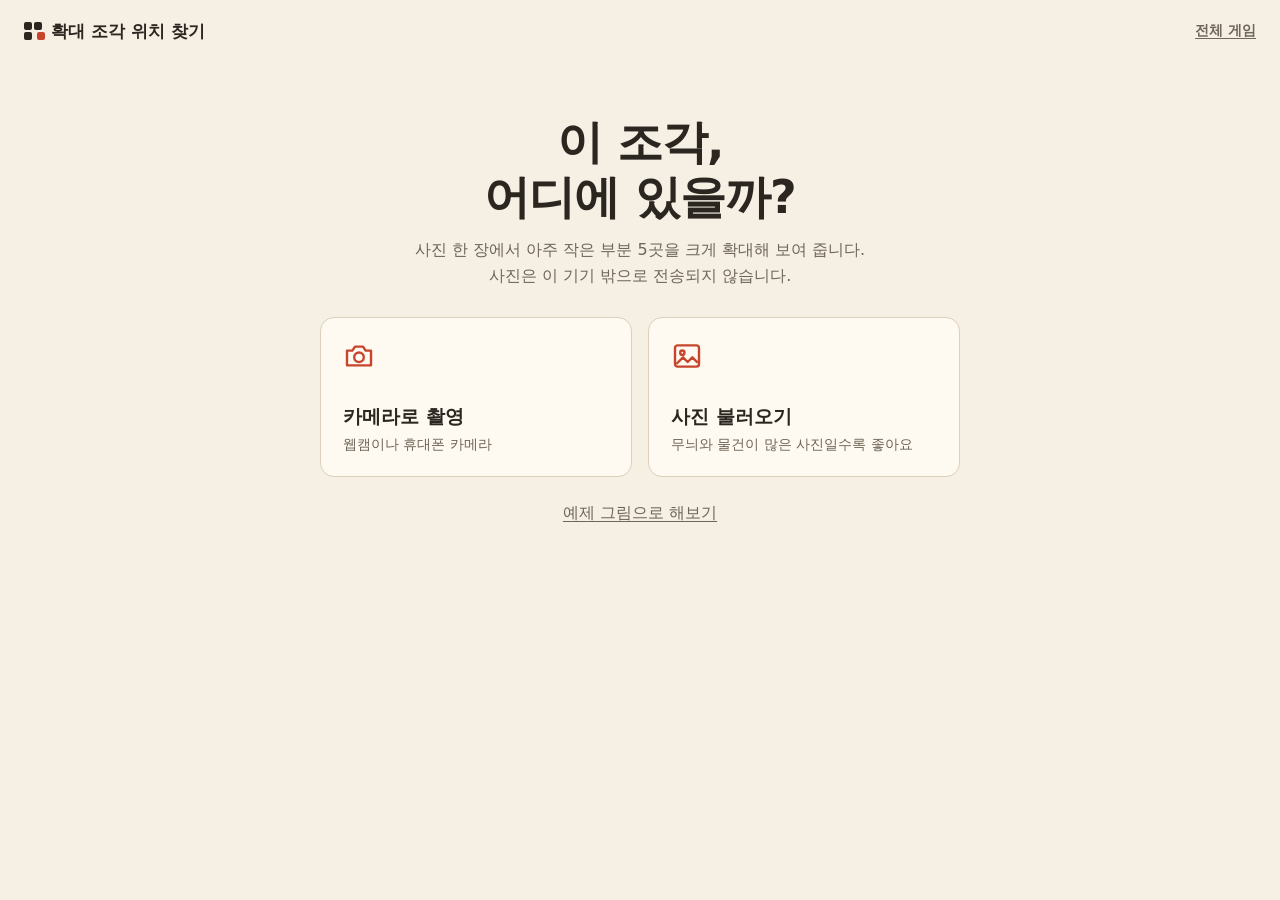
==== zoom-hunt/index.html @ cb714bb0 "Add zoom hunt game Shows a heavily zoomed fragment of a photo and asks the player to find it on the " ====
<!doctype html>
<html lang="ko">
<head>
<meta charset="utf-8">
<meta name="viewport" content="width=device-width, initial-scale=1, viewport-fit=cover">
<meta name="theme-color" content="#f5efe4">
<title>확대 조각 위치 찾기</title>
<link rel="stylesheet" href="../shared/base.css">
<style>
  main { flex: 1; width: 100%; max-width: 1180px; margin: 0 auto; padding: 8px 20px 24px; display: flex; flex-direction: column; }
  .screen { flex: 1; display: flex; flex-direction: column; align-items: center; }
  h1 { font-size: clamp(28px, 6vw, 46px); line-height: 1.2; letter-spacing: -.02em; margin: 5vh 0 12px; text-align: center; }
  h2 { font-size: 22px; margin: 4px 0 14px; text-align: center; }
  .lead { margin: 0 0 28px; color: var(--muted); line-height: 1.6; text-align: center; }

  .btn { min-height: 44px; padding: 9px 18px; border-radius: 10px; border: 1.5px solid var(--line); background: var(--card); font-weight: 650; }
  .btn:hover { border-color: var(--ink); }
  .btn.primary { background: var(--accent); border-color: var(--accent); color: #fff; }
  .btn.primary:hover { background: var(--accent-dark); border-color: var(--accent-dark); }
  .btn:disabled { opacity: .45; cursor: not-allowed; }
  .btn.primary:disabled:hover { background: var(--accent); border-color: var(--accent); }
  .row { display: flex; flex-wrap: wrap; justify-content: center; align-items: center; gap: 10px; }
  .link { margin-top: 18px; background: none; border: 0; padding: 8px; color: var(--muted); text-decoration: underline; text-underline-offset: 3px; }

  .sources { display: grid; grid-template-columns: 1fr 1fr; gap: 16px; width: 100%; max-width: 640px; }
  .source { display: flex; flex-direction: column; align-items: flex-start; gap: 6px; min-height: 160px; padding: 22px; text-align: left; background: var(--card); border: 1.5px solid var(--line); border-radius: 14px; transition: transform .15s, border-color .15s, box-shadow .15s; }
  .source:hover { transform: translateY(-2px); border-color: var(--accent); box-shadow: var(--shadow); }
  .source svg { width: 32px; height: 32px; margin-bottom: auto; color: var(--accent); }
  .source b { font-size: 19px; }
  .source span { color: var(--muted); font-size: 14px; }
  body.dragging main { outline: 3px dashed var(--accent); outline-offset: -8px; border-radius: 16px; }

  /* 카메라 */
  .cam { width: min(100%, 520px, calc((100dvh - 270px) * 4 / 3)); min-width: 240px; aspect-ratio: 4 / 3; position: relative; overflow: hidden; margin-bottom: 16px; border-radius: 12px; background: var(--tray); box-shadow: var(--shadow); }
  .cam video { display: block; width: 100%; height: 100%; object-fit: cover; }
  #video.mirror { transform: scaleX(-1); }
  .camera-msg { position: absolute; inset: 0; display: flex; flex-direction: column; align-items: center; justify-content: center; gap: 14px; padding: 24px; text-align: center; color: #f5efe4; line-height: 1.6; }
  .shutter { width: 68px; height: 68px; padding: 0; border-radius: 50%; background: var(--accent); border: 4px solid var(--card); box-shadow: 0 0 0 2px var(--accent); }
  .shutter:disabled { opacity: .4; cursor: not-allowed; }

  /* 게임 */
  #play { display: grid; grid-template-columns: 300px minmax(0, 1fr); grid-template-areas: "side viewer"; align-items: start; gap: 24px; width: 100%; }
  .side { grid-area: side; display: flex; flex-direction: column; gap: 12px; }
  .hud { display: flex; gap: 8px; }
  .hud div { flex: 1; padding: 8px 10px; border-radius: 10px; background: var(--card); border: 1px solid var(--line); }
  .hud small { display: block; color: var(--muted); font-size: 12px; }
  .hud b { font-size: 19px; font-variant-numeric: tabular-nums; }
  .frag-row { display: flex; flex-direction: column; gap: 10px; }
  .frag { position: relative; padding: 6px; border-radius: 12px; background: var(--tray); box-shadow: var(--shadow); }
  #frag { display: block; width: 100%; aspect-ratio: 1; border-radius: 6px; background: #241e18; }
  .zoom-tag { position: absolute; right: 12px; bottom: 12px; padding: 2px 8px; border-radius: 6px; background: rgba(30,25,20,.8); color: #fff; font-size: 12px; font-weight: 700; }
  .frag-info { display: flex; flex-direction: column; gap: 10px; }
  .prompt { margin: 0; min-height: 44px; font-weight: 700; line-height: 1.5; }
  .prompt.good { color: #2f7a3f; }
  .prompt.bad { color: var(--accent-dark); }
  .viewer { grid-area: viewer; position: relative; height: calc(100dvh - 110px); min-height: 320px; overflow: hidden; border-radius: 12px; background: var(--tray); box-shadow: var(--shadow); }
  #view { position: absolute; inset: 0; display: block; width: 100%; height: 100%; touch-action: none; cursor: crosshair; }
  #view.panning { cursor: grabbing; }
  .zoom-ctl { position: absolute; right: 10px; top: 10px; display: flex; flex-direction: column; gap: 6px; }
  .zoom-ctl button { width: 40px; height: 40px; padding: 0; border: 0; border-radius: 9px; background: rgba(255,250,241,.92); color: var(--ink); font-size: 20px; font-weight: 800; box-shadow: 0 1px 4px rgba(0,0,0,.3); }
  .zoom-ctl button:hover { background: #fff; }
  .view-help { position: absolute; left: 10px; bottom: 10px; padding: 4px 10px; border-radius: 8px; background: rgba(30,25,20,.75); color: #fff; font-size: 12px; pointer-events: none; }
  .action { display: flex; gap: 8px; }
  .action .btn { flex: 1; }

  /* 결과 */
  .result { width: 100%; max-width: 760px; text-align: center; }
  .score { font-size: clamp(48px, 12vw, 72px); font-weight: 800; line-height: 1; margin: 3vh 0 10px; }
  .score small { font-size: .45em; color: var(--muted); }
  .summary { margin: 0 0 6px; color: var(--muted); line-height: 1.6; }
  .record { margin: 0 0 18px; min-height: 1.5em; color: var(--accent-dark); font-weight: 700; }
  #map { display: block; max-width: 100%; max-height: 56dvh; margin: 22px auto 14px; border-radius: 10px; box-shadow: var(--shadow); }
  .review { display: grid; grid-template-columns: repeat(5, 1fr); gap: 10px; margin: 0; padding: 0; list-style: none; font-size: 13px; }
  .review img { display: block; width: 100%; aspect-ratio: 1; border-radius: 8px; margin-bottom: 4px; }
  .review .ok { color: #2f7a3f; font-weight: 800; }
  .review .no { color: var(--accent-dark); font-weight: 800; }

  #toast { position: fixed; left: 50%; bottom: 24px; transform: translateX(-50%); z-index: 10; width: max-content; max-width: 90vw; padding: 12px 18px; border-radius: 10px; background: var(--ink); color: #fff; font-size: 14px; line-height: 1.5; }

  @media (max-width: 800px) {
    main { padding: 4px 12px 0; }
    #play { grid-template-columns: 1fr; grid-template-areas: "side" "viewer"; gap: 10px; }
    .side { display: contents; }
    .hud { order: 1; } .frag-row { order: 2; } .viewer { order: 3; } .action { order: 4; }
    .hud b { font-size: 16px; } .hud div { padding: 5px 10px; }
    .frag-row { flex-direction: row; align-items: stretch; gap: 10px; }
    .frag { width: min(38vw, 22dvh); flex: none; padding: 4px; }
    .frag-info { flex: 1; justify-content: space-between; }
    .prompt { font-size: 14px; min-height: 0; }
    .viewer { height: auto; min-height: 220px; flex: 1; }
    #play { display: flex; flex-direction: column; align-items: stretch; flex: 1; height: calc(100dvh - 76px); }
    .action { position: sticky; bottom: 0; padding: 8px 0 calc(10px + env(safe-area-inset-bottom)); background: var(--paper); }
    .review { grid-template-columns: repeat(5, 1fr); gap: 6px; font-size: 12px; }
  }
  @media (max-width: 480px) {
    .sources { grid-template-columns: 1fr; } .source { min-height: 120px; padding: 18px; }
    h1 { margin-top: 2vh; }
  }
  @media (prefers-reduced-motion: reduce) { * { transition: none !important; } }
</style>
</head>
<body>
<header class="top">
  <a class="brand" href="./">
    <span class="logo" aria-hidden="true"><i></i><i></i><i></i><i></i></span>확대 조각 위치 찾기
  </a>
  <a class="all-games" href="../">전체 게임</a>
</header>

<main>
  <section class="screen" id="setup">
    <h1>이 조각,<br>어디에 있을까?</h1>
    <p class="lead">사진 한 장에서 아주 작은 부분 5곳을 크게 확대해 보여 줍니다.<br>사진은 이 기기 밖으로 전송되지 않습니다.</p>
    <div class="sources">
      <button class="source" id="openCamera">
        <svg viewBox="0 0 24 24" fill="none" stroke="currentColor" stroke-width="1.8" stroke-linejoin="round" aria-hidden="true"><path d="M3 8h4l2-3h6l2 3h4v11H3z"/><circle cx="12" cy="13" r="3.6"/></svg>
        <b>카메라로 촬영</b><span>웹캠이나 휴대폰 카메라</span>
      </button>
      <button class="source" id="openFile">
        <svg viewBox="0 0 24 24" fill="none" stroke="currentColor" stroke-width="1.8" stroke-linejoin="round" aria-hidden="true"><rect x="3" y="4" width="18" height="16" rx="2"/><circle cx="8.5" cy="9.5" r="1.6"/><path d="m4 18 5-5 3.5 3.5L16 13l4 4"/></svg>
        <b>사진 불러오기</b><span>무늬와 물건이 많은 사진일수록 좋아요</span>
      </button>
    </div>
    <button class="link" id="sampleBtn">예제 그림으로 해보기</button>
  </section>

  <section class="screen" id="camera" hidden>
    <h2>찾기 게임에 쓸 장면을 찍어 주세요</h2>
    <div class="cam">
      <video id="video" playsinline muted autoplay></video>
      <div class="camera-msg" id="cameraMsg" role="status"></div>
    </div>
    <div class="row">
      <button class="btn" id="cameraBack">뒤로</button>
      <button class="shutter" id="shutter" aria-label="촬영" disabled></button>
      <button class="btn" id="switchCamera" hidden>카메라 전환</button>
    </div>
  </section>

  <section class="screen" id="play" hidden>
    <div class="side">
      <div class="hud">
        <div><small>문제</small><b id="round">1 / 5</b></div>
        <div><small>점수</small><b id="score">0</b></div>
        <div><small>시간</small><b id="time">00:00</b></div>
      </div>
      <div class="frag-row">
        <div class="frag">
          <canvas id="frag" width="480" height="480" aria-label="확대한 사진 조각"></canvas>
          <span class="zoom-tag" id="zoomTag"></span>
        </div>
        <div class="frag-info">
          <p class="prompt" id="prompt" role="status"></p>
          <button class="btn" id="hintBtn">힌트</button>
        </div>
      </div>
      <div class="action"><button class="btn primary" id="actionBtn" disabled>확인</button></div>
    </div>
    <div class="viewer" id="viewer">
      <canvas id="view" aria-label="원본 사진. 조각이 있는 곳을 누르세요. 두 손가락이나 휠로 확대할 수 있습니다."></canvas>
      <div class="zoom-ctl">
        <button id="zoomIn" aria-label="확대">+</button>
        <button id="zoomOut" aria-label="축소">−</button>
        <button id="zoomFit" aria-label="전체 보기">⤢</button>
      </div>
      <span class="view-help" id="viewHelp">누르면 표시 · 끌어서 이동 · 확대 가능</span>
    </div>
  </section>

  <section class="screen" id="result" hidden>
    <div class="result">
      <p class="score" id="finalScore"></p>
      <p class="summary" id="summary"></p>
      <p class="record" id="record"></p>
      <div class="row">
        <button class="btn" id="newPhotoBtn">다른 사진</button>
        <button class="btn primary" id="againBtn">같은 사진으로 다시</button>
      </div>
      <canvas id="map" aria-label="원본 사진 위 정답 위치"></canvas>
      <ul class="review" id="review" aria-label="문제별 결과"></ul>
    </div>
  </section>
</main>

<input type="file" id="fileInput" accept="image/*" hidden>
<input type="file" id="captureInput" accept="image/*" capture="environment" hidden>
<div id="toast" role="alert" hidden></div>

<script>
(() => {
  'use strict';
  const $ = id => document.getElementById(id);
  const ROUNDS = 5, MAX_SIDE = 2048, FRAG_RATIO = .08, HINTS = 2;
  const screens = ['setup', 'camera', 'play', 'result'];
  let current = 'setup', toastTimer, image = null, analysis = null;

  function show(name) {
    if (current === 'camera' && name !== 'camera') stopCamera();
    if (name !== 'play') stopTimer();
    $('toast').hidden = true;
    current = name;
    screens.forEach(s => { $(s).hidden = s !== name; });
    window.scrollTo(0, 0);
    if (name === 'play') resizeView();
  }
  function toast(message) {
    const el = $('toast');
    el.textContent = message;
    el.hidden = false;
    clearTimeout(toastTimer);
    toastTimer = setTimeout(() => { el.hidden = true; }, 4500);
  }
  function randomInt(max) {
    const limit = Math.floor(0x100000000 / max) * max, buf = new Uint32Array(1);
    do crypto.getRandomValues(buf); while (buf[0] >= limit);
    return buf[0] % max;
  }
  const formatTime = ms => {
    const t = Math.floor(ms / 1000);
    return `${String(Math.floor(t / 60)).padStart(2, '0')}:${String(t % 60).padStart(2, '0')}`;
  };

  /* ---------- 이미지 준비 ---------- */
  function toCanvas(src, w, h, mirror = false) {
    const ratio = Math.min(1, MAX_SIDE / Math.max(w, h));
    const c = document.createElement('canvas');
    c.width = Math.round(w * ratio); c.height = Math.round(h * ratio);
    const ctx = c.getContext('2d');
    if (mirror) { ctx.translate(c.width, 0); ctx.scale(-1, 1); }
    ctx.imageSmoothingQuality = 'high';
    ctx.drawImage(src, 0, 0, c.width, c.height);
    return c;
  }

  function loadFile(file) {
    if (!file) return;
    if (file.type && !file.type.startsWith('image/')) { toast('이미지 파일만 사용할 수 있습니다.'); return; }
    const url = URL.createObjectURL(file), img = new Image();
    img.onload = () => {
      img.onload = img.onerror = null;
      URL.revokeObjectURL(url);
      if (!img.naturalWidth) { toast('이미지 크기를 읽을 수 없습니다.'); return; }
      useImage(toCanvas(img, img.naturalWidth, img.naturalHeight));
    };
    img.onerror = () => { URL.revokeObjectURL(url); toast('이 브라우저에서 열 수 없는 이미지입니다. JPG나 PNG로 시도해 주세요.'); };
    img.src = url;
  }

  function useImage(canvas) {
    if (Math.min(canvas.width, canvas.height) < 240) { toast('사진이 너무 작습니다. 짧은 변이 240픽셀 이상인 사진을 써 주세요.'); return; }
    image = canvas;
    analysis = analyze(canvas);
    startGame();
  }

  // 작게 줄인 흑백 사진에서 칸마다 무늬가 얼마나 많은지 점수를 매긴다.
  function analyze(img) {
    const A = 256, k = A / Math.max(img.width, img.height);
    const w = Math.max(8, Math.round(img.width * k)), h = Math.max(8, Math.round(img.height * k));
    const c = document.createElement('canvas');
    c.width = w; c.height = h;
    const ctx = c.getContext('2d', { willReadFrequently: true });
    ctx.drawImage(img, 0, 0, w, h);
    const px = ctx.getImageData(0, 0, w, h).data;
    const lum = new Float32Array(w * h);
    for (let i = 0; i < w * h; i++) lum[i] = .299 * px[i * 4] + .587 * px[i * 4 + 1] + .114 * px[i * 4 + 2];
    // 적분 영상으로 사각형 합을 빠르게 구한다.
    const W1 = w + 1, G = new Float64Array(W1 * (h + 1)), L = new Float64Array(W1 * (h + 1)), L2 = new Float64Array(W1 * (h + 1));
    for (let y = 0; y < h; y++) {
      let g = 0, l = 0, l2 = 0;
      for (let x = 0; x < w; x++) {
        const i = y * w + x, v = lum[i];
        const gx = x < w - 1 ? Math.abs(lum[i + 1] - v) : 0, gy = y < h - 1 ? Math.abs(lum[i + w] - v) : 0;
        g += gx + gy; l += v; l2 += v * v;
        const o = (y + 1) * W1 + x + 1;
        G[o] = G[o - W1] + g; L[o] = L[o - W1] + l; L2[o] = L2[o - W1] + l2;
      }
    }
    const sum = (T, x0, y0, x1, y1) => T[y1 * W1 + x1] - T[y0 * W1 + x1] - T[y1 * W1 + x0] + T[y0 * W1 + x0];
    const size = Math.round(Math.min(img.width, img.height) * FRAG_RATIO);
    const s = Math.max(3, Math.round(size * k)), step = Math.max(1, Math.round(s / 3));
    const cells = [];
    for (let y = 0; y + s <= h; y += step) {
      for (let x = 0; x + s <= w; x += step) {
        const n = s * s, mean = sum(L, x, y, x + s, y + s) / n;
        const std = Math.sqrt(Math.max(0, sum(L2, x, y, x + s, y + s) / n - mean * mean));
        cells.push({ cx: (x + s / 2) / k, cy: (y + s / 2) / k, score: sum(G, x, y, x + s, y + s) / n + std * .5 });
      }
    }
    cells.sort((a, b) => b.score - a.score);
    return { size, cells };
  }

  // 무늬가 많은 칸 중에서 서로 떨어진 5곳을 무작위로 고른다.
  function pickTargets() {
    const { size, cells } = analysis;
    const pool = cells.slice(0, Math.max(30, Math.round(cells.length * .35)));
    for (let i = pool.length - 1; i > 0; i--) { const j = randomInt(i + 1); [pool[i], pool[j]] = [pool[j], pool[i]]; }
    for (const gap of [3, 2, 1.2]) {
      const chosen = [];
      for (const c of pool) {
        if (chosen.every(o => Math.hypot(o.cx - c.cx, o.cy - c.cy) >= size * gap)) chosen.push(c);
        if (chosen.length === ROUNDS) return chosen;
      }
    }
    const fallback = [];
    for (const c of cells) {
      if (fallback.every(o => Math.hypot(o.cx - c.cx, o.cy - c.cy) >= size)) fallback.push(c);
      if (fallback.length === ROUNDS) break;
    }
    return fallback;
  }

  function sampleImage() {
    const c = document.createElement('canvas');
    c.width = 1600; c.height = 1200;
    const x = c.getContext('2d');
    let seed = 7;
    const rnd = () => (seed = (seed * 16807) % 2147483647) / 2147483647;
    const sky = x.createLinearGradient(0, 0, 0, 700);
    sky.addColorStop(0, '#5aa7d8'); sky.addColorStop(1, '#f3d7a7');
    x.fillStyle = sky; x.fillRect(0, 0, 1600, 1200);
    x.fillStyle = '#fff3c4'; x.beginPath(); x.arc(1280, 200, 90, 0, Math.PI * 2); x.fill();
    for (let i = 0; i < 9; i++) {
      x.fillStyle = 'rgba(255,255,255,.8)';
      const cx = rnd() * 1600, cy = 60 + rnd() * 260;
      for (let j = 0; j < 4; j++) { x.beginPath(); x.arc(cx + j * 32, cy + (j % 2) * 12, 26 + rnd() * 16, 0, Math.PI * 2); x.fill(); }
    }
    const colors = ['#c8452d', '#3a6ea5', '#e2a03f', '#5b8c5a', '#7d4e8c', '#d97a7a', '#4a4e69', '#2a9d8f'];
    for (let bx = 0; bx < 1600;) {
      const bw = 110 + rnd() * 120, bh = 260 + rnd() * 420, top = 900 - bh;
      x.fillStyle = colors[Math.floor(rnd() * colors.length)];
      x.fillRect(bx, top, bw, bh + 10);
      for (let wy = top + 20; wy < 860; wy += 46) {
        for (let wx = bx + 14; wx < bx + bw - 28; wx += 34) {
          x.fillStyle = rnd() < .35 ? '#ffe9a8' : rnd() < .5 ? '#2b2620' : '#9cc3de';
          x.fillRect(wx, wy, 20, 26);
        }
      }
      bx += bw + 6 + rnd() * 20;
    }
    x.fillStyle = '#4c4a45'; x.fillRect(0, 900, 1600, 300);
    x.fillStyle = '#f5efe4';
    for (let i = 0; i < 1600; i += 120) x.fillRect(i, 1040, 70, 12);
    for (let i = 0; i < 14; i++) {
      const tx = rnd() * 1600, ty = 930 + rnd() * 80;
      x.fillStyle = '#6b4a2b'; x.fillRect(tx - 6, ty, 12, 60);
      x.fillStyle = ['#3f7d3a', '#5f9e4a', '#2e5e3a'][i % 3];
      x.beginPath(); x.arc(tx, ty, 30 + rnd() * 18, 0, Math.PI * 2); x.fill();
    }
    for (let i = 0; i < 7; i++) {
      const cx = rnd() * 1450, cy = 1110 + rnd() * 50;
      x.fillStyle = colors[i % colors.length]; x.fillRect(cx, cy - 34, 130, 40);
      x.fillStyle = '#cfe3f2'; x.fillRect(cx + 22, cy - 56, 80, 24);
      x.fillStyle = '#1d1b19';
      x.beginPath(); x.arc(cx + 28, cy + 8, 14, 0, Math.PI * 2); x.arc(cx + 104, cy + 8, 14, 0, Math.PI * 2); x.fill();
    }
    return c;
  }

  /* ---------- 카메라 ---------- */
  const video = $('video');
  let stream = null, facing = 'environment', cameraRequest = 0;
  function stopCamera() {
    cameraRequest++;
    if (stream) stream.getTracks().forEach(t => t.stop());
    stream = null;
    video.srcObject = null;
    $('shutter').disabled = true;
  }
  function cameraMessage(text, offerNative) {
    const box = $('cameraMsg');
    box.hidden = false;
    box.textContent = '';
    const p = document.createElement('div');
    p.textContent = text;
    box.append(p);
    if (offerNative) {
      const b = document.createElement('button');
      b.className = 'btn';
      b.style.color = 'var(--ink)';
      b.textContent = '기기 카메라 앱으로 촬영';
      b.onclick = () => $('captureInput').click();
      box.append(b);
    }
  }
  async function startCamera() {
    stopCamera();
    const request = cameraRequest;
    show('camera');
    if (!navigator.mediaDevices || !navigator.mediaDevices.getUserMedia) {
      cameraMessage('이 주소에서는 브라우저가 카메라를 막습니다. HTTPS 주소로 열어 주세요.', true);
      return;
    }
    cameraMessage('카메라를 켜는 중입니다. 권한 요청이 뜨면 허용해 주세요.');
    try {
      const s = await navigator.mediaDevices.getUserMedia({ audio: false, video: { facingMode: { ideal: facing }, width: { ideal: 1920 }, height: { ideal: 1440 } } });
      if (request !== cameraRequest) { s.getTracks().forEach(t => t.stop()); return; }
      stream = s;
      video.srcObject = s;
      await video.play();
      if (request !== cameraRequest) return;
      const actual = s.getVideoTracks()[0].getSettings().facingMode;
      video.classList.toggle('mirror', actual ? actual === 'user' : facing === 'user');
      $('cameraMsg').hidden = true;
      $('shutter').disabled = false;
      const devices = await navigator.mediaDevices.enumerateDevices();
      $('switchCamera').hidden = devices.filter(d => d.kind === 'videoinput').length < 2;
    } catch (err) {
      if (request !== cameraRequest) return;
      const messages = {
        NotAllowedError: '카메라 권한이 거부되었습니다. 주소창의 사이트 설정에서 허용해 주세요.',
        NotFoundError: '사용할 수 있는 카메라를 찾지 못했습니다.',
        NotReadableError: '다른 프로그램이 카메라를 사용 중입니다. 그 프로그램을 닫고 다시 시도해 주세요.'
      };
      cameraMessage(messages[err.name] || '카메라를 시작하지 못했습니다.', true);
    }
  }
  function capture() {
    const w = video.videoWidth, h = video.videoHeight;
    if (!w || !h) return;
    useImage(toCanvas(video, w, h, video.classList.contains('mirror')));
  }

  /* ---------- 원본 보기 (확대, 이동, 표시) ---------- */
  const view = $('view'), viewCtx = view.getContext('2d');
  const vs = { w: 0, h: 0, dpr: 1, fit: 1, scale: 1, tx: 0, ty: 0 };
  let marker = null, reveal = null;

  function resizeView() {
    const r = $('viewer').getBoundingClientRect();
    if (!r.width || !r.height || !image) return;
    vs.dpr = Math.min(2, window.devicePixelRatio || 1);
    vs.w = r.width; vs.h = r.height;
    view.width = Math.round(r.width * vs.dpr);
    view.height = Math.round(r.height * vs.dpr);
    fitView();
  }
  function fitView() {
    vs.fit = Math.min(vs.w / image.width, vs.h / image.height);
    vs.scale = vs.fit;
    clampView();
    drawView();
  }
  function clampView() {
    const maxScale = Math.max(vs.fit * 10, 2);
    vs.scale = Math.min(maxScale, Math.max(vs.fit, vs.scale));
    const iw = image.width * vs.scale, ih = image.height * vs.scale;
    vs.tx = iw <= vs.w ? (vs.w - iw) / 2 : Math.min(0, Math.max(vs.w - iw, vs.tx));
    vs.ty = ih <= vs.h ? (vs.h - ih) / 2 : Math.min(0, Math.max(vs.h - ih, vs.ty));
  }
  function zoomAt(x, y, factor) {
    const ix = (x - vs.tx) / vs.scale, iy = (y - vs.ty) / vs.scale;
    vs.scale *= factor;
    clampView();
    vs.tx = x - ix * vs.scale;
    vs.ty = y - iy * vs.scale;
    clampView();
    drawView();
  }
  function drawView() {
    if (!image || !vs.w) return;
    const ctx = viewCtx;
    ctx.setTransform(vs.dpr, 0, 0, vs.dpr, 0, 0);
    ctx.fillStyle = '#241e18';
    ctx.fillRect(0, 0, vs.w, vs.h);
    ctx.imageSmoothingQuality = 'high';
    ctx.drawImage(image, vs.tx, vs.ty, image.width * vs.scale, image.height * vs.scale);
    const toScreen = (ix, iy) => [vs.tx + ix * vs.scale, vs.ty + iy * vs.scale];
    if (reveal) {
      const [x, y] = toScreen(reveal.cx - reveal.size / 2, reveal.cy - reveal.size / 2);
      const s = reveal.size * vs.scale;
      ctx.lineWidth = 6; ctx.strokeStyle = 'rgba(0,0,0,.55)'; ctx.strokeRect(x, y, s, s);
      ctx.lineWidth = 3; ctx.strokeStyle = '#4cd964'; ctx.strokeRect(x, y, s, s);
    }
    if (marker) {
      const [x, y] = toScreen(marker.x, marker.y);
      const color = reveal ? (reveal.ok ? '#4cd964' : '#ff5a3c') : '#fff';
      ctx.lineWidth = 5; ctx.strokeStyle = 'rgba(0,0,0,.6)';
      ctx.beginPath(); ctx.arc(x, y, 13, 0, Math.PI * 2); ctx.stroke();
      ctx.lineWidth = 3; ctx.strokeStyle = color;
      ctx.beginPath(); ctx.arc(x, y, 13, 0, Math.PI * 2); ctx.stroke();
      ctx.fillStyle = color; ctx.beginPath(); ctx.arc(x, y, 3, 0, Math.PI * 2); ctx.fill();
    }
  }

  const pointers = new Map();
  let gesture = null;
  const local = e => { const r = view.getBoundingClientRect(); return { x: e.clientX - r.left, y: e.clientY - r.top }; };
  view.addEventListener('pointerdown', e => {
    view.setPointerCapture(e.pointerId);
    pointers.set(e.pointerId, local(e));
    if (pointers.size === 1) {
      const p = local(e);
      gesture = { type: 'tap', start: p, last: p };
    } else if (pointers.size === 2) {
      const [a, b] = [...pointers.values()];
      const mid = { x: (a.x + b.x) / 2, y: (a.y + b.y) / 2 };
      gesture = { type: 'pinch', dist: Math.hypot(a.x - b.x, a.y - b.y) || 1, scale: vs.scale,
        ix: (mid.x - vs.tx) / vs.scale, iy: (mid.y - vs.ty) / vs.scale };
    }
  });
  view.addEventListener('pointermove', e => {
    if (!pointers.has(e.pointerId) || !gesture) return;
    const p = local(e);
    pointers.set(e.pointerId, p);
    if (gesture.type === 'pinch' && pointers.size === 2) {
      const [a, b] = [...pointers.values()];
      const mid = { x: (a.x + b.x) / 2, y: (a.y + b.y) / 2 };
      vs.scale = gesture.scale * (Math.hypot(a.x - b.x, a.y - b.y) || 1) / gesture.dist;
      clampView();
      vs.tx = mid.x - gesture.ix * vs.scale;
      vs.ty = mid.y - gesture.iy * vs.scale;
      clampView();
      drawView();
    } else if (gesture.type !== 'pinch') {
      if (gesture.type === 'tap' && Math.hypot(p.x - gesture.start.x, p.y - gesture.start.y) > 8) {
        gesture.type = 'pan';
        view.classList.add('panning');
      }
      if (gesture.type === 'pan') {
        vs.tx += p.x - gesture.last.x;
        vs.ty += p.y - gesture.last.y;
        clampView();
        drawView();
      }
      gesture.last = p;
    }
  });
  function endPointer(e, cancelled) {
    if (!pointers.has(e.pointerId)) return;
    pointers.delete(e.pointerId);
    view.classList.remove('panning');
    if (gesture && gesture.type === 'tap' && !cancelled) placeMarker(gesture.start);
    if (pointers.size === 0) gesture = null;
    else if (gesture && gesture.type === 'pinch') gesture = { type: 'done' };
  }
  view.addEventListener('pointerup', e => endPointer(e, false));
  view.addEventListener('pointercancel', e => endPointer(e, true));
  view.addEventListener('wheel', e => {
    e.preventDefault();
    const p = local(e);
    zoomAt(p.x, p.y, e.deltaY < 0 ? 1.15 : 1 / 1.15);
  }, { passive: false });
  $('zoomIn').onclick = () => zoomAt(vs.w / 2, vs.h / 2, 1.5);
  $('zoomOut').onclick = () => zoomAt(vs.w / 2, vs.h / 2, 1 / 1.5);
  $('zoomFit').onclick = fitView;
  new ResizeObserver(() => { if (current === 'play') resizeView(); }).observe($('viewer'));

  function placeMarker(p) {
    if (game.answered) return;
    const x = (p.x - vs.tx) / vs.scale, y = (p.y - vs.ty) / vs.scale;
    if (x < 0 || y < 0 || x > image.width || y > image.height) return;
    marker = { x, y };
    $('actionBtn').disabled = false;
    $('prompt').className = 'prompt';
    $('prompt').textContent = '표시한 곳이 맞으면 확인을 누르세요.';
    drawView();
  }

  /* ---------- 게임 진행 ---------- */
  const game = { targets: [], index: 0, level: 0, score: 0, answered: false, started: 0, timer: null, results: [] };
  const fragCtx = $('frag').getContext('2d');

  function regionFor(t, level) {
    const size = Math.min(analysis.size * 2 ** level, image.width, image.height);
    const x = Math.min(image.width - size, Math.max(0, t.cx - size / 2));
    const y = Math.min(image.height - size, Math.max(0, t.cy - size / 2));
    return { x, y, size };
  }
  function drawFragment(ctx, t, level) {
    const r = regionFor(t, level), out = ctx.canvas.width;
    ctx.imageSmoothingQuality = 'high';
    ctx.drawImage(image, r.x, r.y, r.size, r.size, 0, 0, out, out);
  }

  function startGame() {
    game.targets = pickTargets();
    Object.assign(game, { index: 0, score: 0, results: [], started: performance.now() });
    show('play');
    stopTimer();
    game.timer = setInterval(updateHud, 500);
    showRound();
  }

  function showRound() {
    game.level = 0;
    game.answered = false;
    marker = null;
    reveal = null;
    renderFragment();
    $('prompt').className = 'prompt';
    $('prompt').textContent = '원본에서 이 조각이 있는 곳을 누르세요.';
    $('actionBtn').textContent = '확인';
    $('actionBtn').disabled = true;
    if (vs.w) fitView();
    updateHud();
  }

  function renderFragment() {
    drawFragment(fragCtx, game.targets[game.index], game.level);
    const zoom = Math.max(1, Math.round(Math.min(image.width, image.height) / regionFor(game.targets[game.index], game.level).size));
    $('zoomTag').textContent = `약 ${zoom}배 확대`;
    const left = HINTS - game.level;
    $('hintBtn').textContent = left ? `힌트 (${left}번 남음, -1점)` : '힌트를 다 썼어요';
    $('hintBtn').disabled = game.answered || left === 0;
  }

  function useHint() {
    if (game.answered || game.level >= HINTS) return;
    game.level++;
    renderFragment();
  }

  function answer() {
    if (!marker || game.answered) return;
    const t = game.targets[game.index], half = analysis.size / 2;
    const ok = Math.abs(marker.x - t.cx) <= half && Math.abs(marker.y - t.cy) <= half;
    const points = ok ? 3 - game.level : 0;
    game.score += points;
    game.answered = true;
    reveal = { cx: t.cx, cy: t.cy, size: analysis.size, ok };
    const small = document.createElement('canvas');
    small.width = small.height = 160;
    drawFragment(small.getContext('2d'), t, 0);
    game.results.push({ ok, points, hints: game.level, img: small.toDataURL('image/jpeg', .8) });
    $('prompt').className = 'prompt ' + (ok ? 'good' : 'bad');
    $('prompt').textContent = ok ? `정답! +${points}점` : '아쉬워요. 초록 네모가 정답 위치입니다.';
    renderFragment();
    // 정답이 화면 밖에 있으면 보이도록 옮긴다.
    const sx = vs.tx + t.cx * vs.scale, sy = vs.ty + t.cy * vs.scale;
    if (sx < 0 || sy < 0 || sx > vs.w || sy > vs.h) { vs.tx += vs.w / 2 - sx; vs.ty += vs.h / 2 - sy; clampView(); }
    drawView();
    $('actionBtn').textContent = game.index === game.targets.length - 1 ? '결과 보기' : '다음 문제';
    updateHud();
  }

  function next() {
    if (game.index === game.targets.length - 1) { finish(); return; }
    game.index++;
    showRound();
  }

  function updateHud() {
    $('round').textContent = `${game.index + 1} / ${game.targets.length}`;
    $('score').textContent = game.score;
    $('time').textContent = formatTime(performance.now() - game.started);
  }
  function stopTimer() { clearInterval(game.timer); game.timer = null; }

  function readBest() {
    try { return JSON.parse(localStorage.getItem('zoom-hunt-best')) || null; } catch { return null; }
  }

  function finish() {
    const time = performance.now() - game.started, max = game.targets.length * 3;
    stopTimer();
    const old = readBest();
    const better = !old || game.score > old.score || (game.score === old.score && time < old.time);
    if (better) { try { localStorage.setItem('zoom-hunt-best', JSON.stringify({ score: game.score, max, time })); } catch { /* 저장 불가 환경 */ } }
    const hits = game.results.filter(r => r.ok).length;
    $('finalScore').innerHTML = `${game.score}<small> / ${max}</small>`;
    $('summary').textContent = `${game.targets.length}곳 중 ${hits}곳 찾음 · ${formatTime(time)}`;
    $('record').textContent = better ? '새 최고 기록입니다' : `최고 기록: ${old.score} / ${old.max}, ${formatTime(old.time)}`;
    drawMap();
    const list = $('review');
    list.textContent = '';
    game.results.forEach((r, i) => {
      const li = document.createElement('li');
      li.innerHTML = `<img alt="${i + 1}번 조각"><span class="${r.ok ? 'ok' : 'no'}"></span>`;
      li.querySelector('img').src = r.img;
      li.querySelector('span').textContent = `${i + 1}. ${r.ok ? `+${r.points}점` : '못 찾음'}`;
      list.append(li);
    });
    show('result');
  }

  function drawMap() {
    const map = $('map'), k = Math.min(1, 1200 / Math.max(image.width, image.height));
    map.width = Math.round(image.width * k); map.height = Math.round(image.height * k);
    const ctx = map.getContext('2d');
    ctx.drawImage(image, 0, 0, map.width, map.height);
    const s = analysis.size * k;
    ctx.font = `800 ${Math.max(16, Math.round(s * .45))}px system-ui, sans-serif`;
    ctx.textAlign = 'center'; ctx.textBaseline = 'middle';
    game.targets.forEach((t, i) => {
      const x = t.cx * k - s / 2, y = t.cy * k - s / 2, color = game.results[i].ok ? '#4cd964' : '#ff5a3c';
      ctx.lineWidth = 6; ctx.strokeStyle = 'rgba(0,0,0,.55)'; ctx.strokeRect(x, y, s, s);
      ctx.lineWidth = 3; ctx.strokeStyle = color; ctx.strokeRect(x, y, s, s);
      const lx = x + s / 2, ly = y - s * .45 < 14 ? y + s + s * .4 : y - s * .4;
      ctx.lineWidth = 5; ctx.strokeStyle = 'rgba(0,0,0,.7)'; ctx.strokeText(String(i + 1), lx, ly);
      ctx.fillStyle = color; ctx.fillText(String(i + 1), lx, ly);
    });
  }

  /* ---------- 이벤트 ---------- */
  const onFile = e => { loadFile(e.target.files[0]); e.target.value = ''; };
  $('fileInput').addEventListener('change', onFile);
  $('captureInput').addEventListener('change', onFile);
  $('openFile').onclick = () => $('fileInput').click();
  $('openCamera').onclick = startCamera;
  $('sampleBtn').onclick = () => useImage(sampleImage());
  $('cameraBack').onclick = () => show('setup');
  $('shutter').onclick = capture;
  $('switchCamera').onclick = () => { facing = facing === 'user' ? 'environment' : 'user'; startCamera(); };
  $('hintBtn').onclick = useHint;
  $('actionBtn').onclick = () => (game.answered ? next() : answer());
  $('againBtn').onclick = startGame;
  $('newPhotoBtn').onclick = () => show('setup');

  let dragDepth = 0;
  addEventListener('dragenter', e => { e.preventDefault(); if (current === 'setup') { dragDepth++; document.body.classList.add('dragging'); } });
  addEventListener('dragover', e => e.preventDefault());
  addEventListener('dragleave', () => { if (--dragDepth <= 0) { dragDepth = 0; document.body.classList.remove('dragging'); } });
  addEventListener('drop', e => {
    e.preventDefault();
    dragDepth = 0;
    document.body.classList.remove('dragging');
    if (current === 'setup') loadFile(e.dataTransfer.files[0]);
  });
  addEventListener('paste', e => {
    if (current !== 'setup') return;
    const item = [...e.clipboardData.items].find(i => i.type.startsWith('image/'));
    if (item) loadFile(item.getAsFile());
  });
})();
</script>
</body>
</html>
---- shared/base.css ----
/* 모든 페이지가 함께 쓰는 색상, 기본 스타일, 상단 바 */
:root {
  --paper: #f5efe4; --card: #fffaf1; --ink: #2b2620; --muted: #6f6558;
  --line: #dccfbb; --accent: #c8452d; --accent-dark: #a53520; --tray: #3a3128;
  --shadow: 0 10px 28px rgba(58, 49, 40, .16);
}
* { box-sizing: border-box; }
[hidden] { display: none !important; }
html, body { margin: 0; min-height: 100%; }
body {
  min-height: 100dvh; display: flex; flex-direction: column;
  background: var(--paper); color: var(--ink); word-break: keep-all;
  font-family: Pretendard, "Apple SD Gothic Neo", "Malgun Gothic", "Noto Sans KR", system-ui, sans-serif;
  padding: env(safe-area-inset-top) env(safe-area-inset-right) env(safe-area-inset-bottom) env(safe-area-inset-left);
}
button, input { font: inherit; color: inherit; }
button { cursor: pointer; }
:focus-visible { outline: 3px solid var(--accent); outline-offset: 2px; }

.top { display: flex; align-items: center; justify-content: space-between; gap: 12px; padding: 14px 20px; }
.brand { display: inline-flex; align-items: center; gap: 9px; background: none; border: 0; padding: 4px; color: inherit; text-decoration: none; font-weight: 800; font-size: 17px; }
.logo { display: grid; grid-template-columns: repeat(2, 8px); gap: 2px; }
.logo i { width: 8px; height: 8px; border-radius: 2px; background: var(--ink); }
.logo i:last-child { background: var(--accent); transform: translateX(3px); }
.all-games { padding: 8px 4px; color: var(--muted); font-size: 14px; font-weight: 650; text-underline-offset: 3px; }
.all-games:hover { color: var(--ink); }
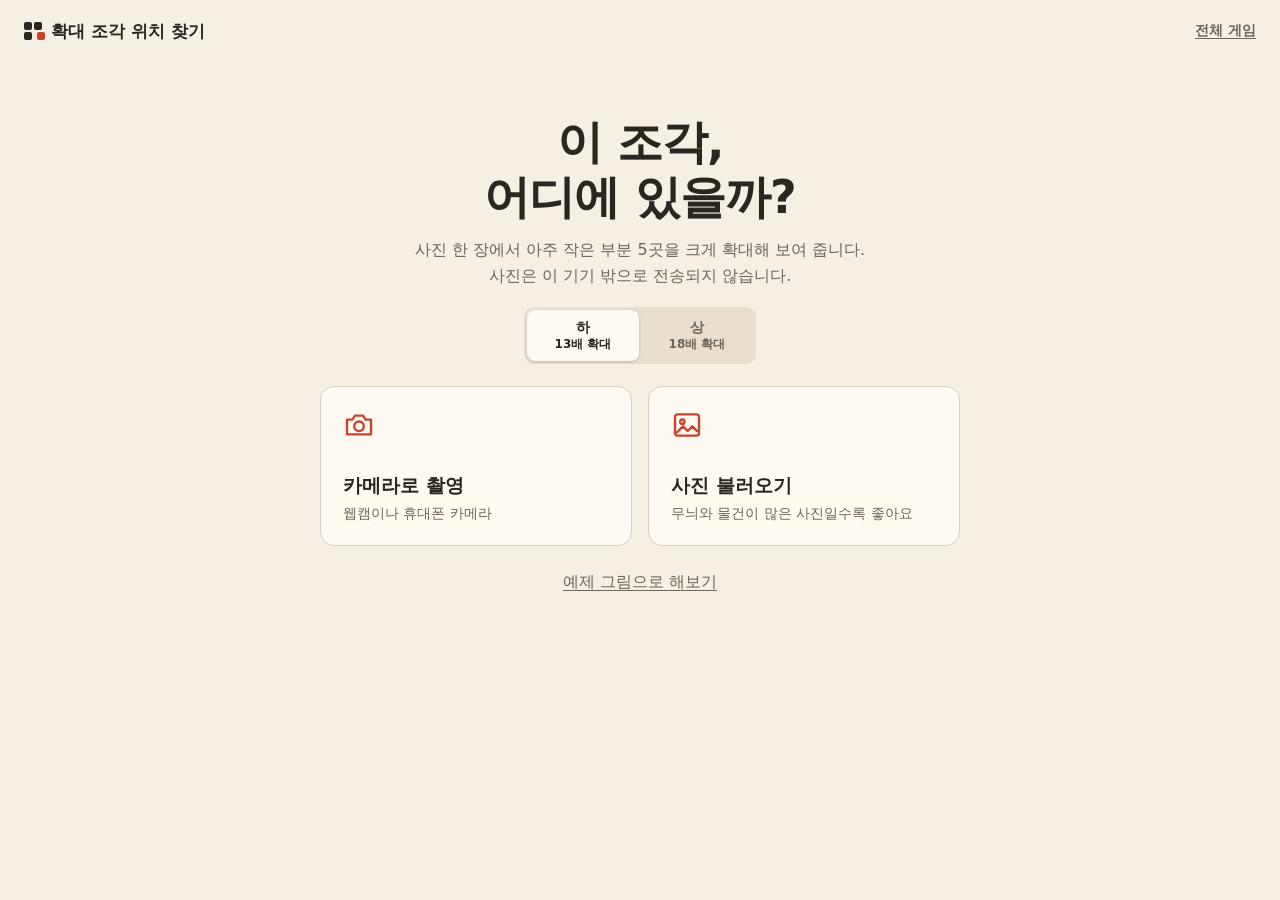
==== commit 48ff1b6b: "Add difficulty levels and skip ambiguous fragments in zoom hunt - Add 하 (13x) / 상 (18x) difficulty, " ====
--- a/zoom-hunt/index.html
+++ b/zoom-hunt/index.html
@@ -20,6 +20,15 @@
   .btn:disabled { opacity: .45; cursor: not-allowed; }
   .btn.primary:disabled:hover { background: var(--accent); border-color: var(--accent); }
   .row { display: flex; flex-wrap: wrap; justify-content: center; align-items: center; gap: 10px; }
+  .seg { display: inline-flex; padding: 3px; gap: 2px; border-radius: 10px; background: #e9dfcf; }
+  .seg label { position: relative; }
+  .seg input { position: absolute; inset: 0; margin: 0; opacity: 0; cursor: pointer; }
+  .seg span { display: block; min-width: 112px; padding: 8px 14px; border-radius: 8px; color: var(--muted); font-size: 14px; font-weight: 700; text-align: center; line-height: 1.35; }
+  .seg span small { display: block; font-size: 12px; font-weight: 600; }
+  .seg input:checked + span { background: var(--card); color: var(--ink); box-shadow: 0 1px 3px rgba(0,0,0,.18); }
+  .seg input:focus-visible + span { outline: 3px solid var(--accent); }
+  #setupLevel { margin: -10px 0 22px; }
+  #resultLevel { margin: 0 0 14px; }
   .link { margin-top: 18px; background: none; border: 0; padding: 8px; color: var(--muted); text-decoration: underline; text-underline-offset: 3px; }
 
   .sources { display: grid; grid-template-columns: 1fr 1fr; gap: 16px; width: 100%; max-width: 640px; }
@@ -111,6 +120,7 @@
   <section class="screen" id="setup">
     <h1>이 조각,<br>어디에 있을까?</h1>
     <p class="lead">사진 한 장에서 아주 작은 부분 5곳을 크게 확대해 보여 줍니다.<br>사진은 이 기기 밖으로 전송되지 않습니다.</p>
+    <div class="seg" id="setupLevel" role="radiogroup" aria-label="난이도"></div>
     <div class="sources">
       <button class="source" id="openCamera">
         <svg viewBox="0 0 24 24" fill="none" stroke="currentColor" stroke-width="1.8" stroke-linejoin="round" aria-hidden="true"><path d="M3 8h4l2-3h6l2 3h4v11H3z"/><circle cx="12" cy="13" r="3.6"/></svg>
@@ -172,6 +182,7 @@
       <p class="score" id="finalScore"></p>
       <p class="summary" id="summary"></p>
       <p class="record" id="record"></p>
+      <div class="seg" id="resultLevel" role="radiogroup" aria-label="다음 판 난이도"></div>
       <div class="row">
         <button class="btn" id="newPhotoBtn">다른 사진</button>
         <button class="btn primary" id="againBtn">같은 사진으로 다시</button>
@@ -190,7 +201,10 @@
 (() => {
   'use strict';
   const $ = id => document.getElementById(id);
-  const ROUNDS = 5, MAX_SIDE = 2048, FRAG_RATIO = .08, HINTS = 2;
+  const ROUNDS = 5, MAX_SIDE = 2048, HINTS = 2;
+  // 확대 배율 = 원본 짧은 변 ÷ 조각 한 변. 배율이 클수록 조각과 정답 영역이 작아진다.
+  const LEVELS = { low: { name: '하', zoom: 13 }, high: { name: '상', zoom: 18 } };
+  let level = 'low';
   const screens = ['setup', 'camera', 'play', 'result'];
   let current = 'setup', toastTimer, image = null, analysis = null;
 
@@ -249,12 +263,11 @@
   function useImage(canvas) {
     if (Math.min(canvas.width, canvas.height) < 240) { toast('사진이 너무 작습니다. 짧은 변이 240픽셀 이상인 사진을 써 주세요.'); return; }
     image = canvas;
-    analysis = analyze(canvas);
     startGame();
   }
 
   // 작게 줄인 흑백 사진에서 칸마다 무늬가 얼마나 많은지 점수를 매긴다.
-  function analyze(img) {
+  function analyze(img, zoom) {
     const A = 256, k = A / Math.max(img.width, img.height);
     const w = Math.max(8, Math.round(img.width * k)), h = Math.max(8, Math.round(img.height * k));
     const c = document.createElement('canvas');
@@ -277,30 +290,105 @@
       }
     }
     const sum = (T, x0, y0, x1, y1) => T[y1 * W1 + x1] - T[y0 * W1 + x1] - T[y1 * W1 + x0] + T[y0 * W1 + x0];
-    const size = Math.round(Math.min(img.width, img.height) * FRAG_RATIO);
+    const size = Math.round(Math.min(img.width, img.height) / zoom);
     const s = Math.max(3, Math.round(size * k)), step = Math.max(1, Math.round(s / 3));
     const cells = [];
     for (let y = 0; y + s <= h; y += step) {
       for (let x = 0; x + s <= w; x += step) {
         const n = s * s, mean = sum(L, x, y, x + s, y + s) / n;
         const std = Math.sqrt(Math.max(0, sum(L2, x, y, x + s, y + s) / n - mean * mean));
-        cells.push({ cx: (x + s / 2) / k, cy: (y + s / 2) / k, score: sum(G, x, y, x + s, y + s) / n + std * .5 });
+        cells.push({ x, y, cx: (x + s / 2) / k, cy: (y + s / 2) / k, score: sum(G, x, y, x + s, y + s) / n + std * .5 });
       }
     }
     cells.sort((a, b) => b.score - a.score);
-    return { size, cells };
-  }
-
-  // 무늬가 많은 칸 중에서 서로 떨어진 5곳을 무작위로 고른다.
+    // 같은 모양이라도 줄인 사진에서는 픽셀 경계에 걸리는 위치가 달라 값이 조금씩 다르다.
+    // 3×3로 살짝 흐리게 만든 색으로 비교해 이런 어긋남에 흔들리지 않게 한다.
+    const blur = new Float32Array(w * h * 3);
+    for (let y = 0; y < h; y++) {
+      for (let x = 0; x < w; x++) {
+        let r = 0, g = 0, b = 0, cnt = 0;
+        for (let yy = Math.max(0, y - 1); yy <= Math.min(h - 1, y + 1); yy++) {
+          for (let xx = Math.max(0, x - 1); xx <= Math.min(w - 1, x + 1); xx++) {
+            const i = (yy * w + xx) * 4;
+            r += px[i]; g += px[i + 1]; b += px[i + 2]; cnt++;
+          }
+        }
+        const o = (y * w + x) * 3;
+        blur[o] = r / cnt; blur[o + 1] = g / cnt; blur[o + 2] = b / cnt;
+      }
+    }
+    // 흐린 색의 적분 영상. 영역 평균 색을 바로 구해 명백히 다른 위치를 빨리 건너뛰는 데 쓴다.
+    const C = [0, 1, 2].map(() => new Float64Array(W1 * (h + 1)));
+    for (let y = 0; y < h; y++) {
+      const run = [0, 0, 0];
+      for (let x = 0; x < w; x++) {
+        const o = (y + 1) * W1 + x + 1;
+        for (let ch = 0; ch < 3; ch++) {
+          run[ch] += blur[(y * w + x) * 3 + ch];
+          C[ch][o] = C[ch][o - W1] + run[ch];
+        }
+      }
+    }
+    // 비교에 쓰는 가운데 영역(한 변 n) 크기로 모든 위치의 평균 색을 미리 구해 둔다.
+    const m = Math.min(Math.round(s * EDGE), Math.floor((s - 2) / 2)), n = s - 2 * m;
+    const means = new Float32Array(w * h * 3);
+    for (let y = 0; y + n <= h; y++) {
+      for (let x = 0; x + n <= w; x++) {
+        for (let ch = 0; ch < 3; ch++) means[(y * w + x) * 3 + ch] = sum(C[ch], x, y, x + n, y + n) / (n * n);
+      }
+    }
+    return { size, cells, blur, means, w, h, s, m, n };
+  }
+
+  // 사진의 다른 곳에 거의 똑같이 생긴 부분이 있으면 사람이 구분할 수 없으므로 문제에서 뺀다.
+  // 가장자리의 작은 차이는 눈으로 알아보기 어려우니 가운데 부분만 비교한다.
+  // 조각 크기의 절반 이내로 겹치는 위치는 같은 곳으로 보고 비교하지 않는다.
+  const SAME_RMS = 28, EDGE = .15;
+  function isUnique(cell) {
+    if (cell.unique !== undefined) return cell.unique;
+    const { blur: px, means, w, h, s, m, n } = analysis, near = s / 2;
+    const limit = n * n * 3 * SAME_RMS * SAME_RMS, cx = cell.x + m, cy = cell.y + m;
+    const c0 = (cy * w + cx) * 3, mr = means[c0], mg = means[c0 + 1], mb = means[c0 + 2];
+    const meanLimit = limit / (n * n);
+    for (let y = 0; y + n <= h; y++) {
+      for (let x = 0; x + n <= w; x++) {
+        if (Math.abs(x - cx) <= near && Math.abs(y - cy) <= near) continue;
+        // 제곱 오차의 합은 평균 색 차이로 만든 하한보다 작을 수 없다. 하한이 기준을 넘으면 비교할 필요가 없다.
+        const o = (y * w + x) * 3, dr = mr - means[o], dg = mg - means[o + 1], db = mb - means[o + 2];
+        if (dr * dr + dg * dg + db * db >= meanLimit) continue;
+        let err = 0;
+        for (let dy = 0; dy < n && err < limit; dy++) {
+          let a = ((cy + dy) * w + cx) * 3, b = ((y + dy) * w + x) * 3;
+          for (let dx = 0; dx < n; dx++, a += 3, b += 3) {
+            const r = px[a] - px[b], g = px[a + 1] - px[b + 1], bl = px[a + 2] - px[b + 2];
+            err += r * r + g * g + bl * bl;
+          }
+        }
+        if (err < limit) return (cell.unique = false);
+      }
+    }
+    return (cell.unique = true);
+  }
+
+  // 무늬가 많고 사진 안에서 하나뿐인 칸 중에서 서로 떨어진 5곳을 무작위로 고른다.
+  // 조건을 채우는 곳이 부족하면 간격을 줄이고, 그래도 부족하면 하나뿐인 조건을 푼다.
   function pickTargets() {
     const { size, cells } = analysis;
-    const pool = cells.slice(0, Math.max(30, Math.round(cells.length * .35)));
-    for (let i = pool.length - 1; i > 0; i--) { const j = randomInt(i + 1); [pool[i], pool[j]] = [pool[j], pool[i]]; }
-    for (const gap of [3, 2, 1.2]) {
-      const chosen = [];
-      for (const c of pool) {
-        if (chosen.every(o => Math.hypot(o.cx - c.cx, o.cy - c.cy) >= size * gap)) chosen.push(c);
-        if (chosen.length === ROUNDS) return chosen;
+    const top = cells.slice(0, Math.max(30, Math.round(cells.length * .35)));
+    const rest = cells.slice(top.length);
+    const shuffled = list => {
+      const a = list.slice();
+      for (let i = a.length - 1; i > 0; i--) { const j = randomInt(i + 1); [a[i], a[j]] = [a[j], a[i]]; }
+      return a;
+    };
+    const pool = shuffled(top).concat(shuffled(rest.slice(0, top.length)));
+    for (const unique of [true, false]) {
+      for (const gap of [3, 2, 1.2]) {
+        const chosen = [];
+        for (const c of pool) {
+          if (chosen.every(o => Math.hypot(o.cx - c.cx, o.cy - c.cy) >= size * gap) && (!unique || isUnique(c))) chosen.push(c);
+          if (chosen.length === ROUNDS) return chosen;
+        }
       }
     }
     const fallback = [];
@@ -575,6 +663,8 @@
   }
 
   function startGame() {
+    game.diff = level;
+    analysis = analyze(image, LEVELS[level].zoom);
     game.targets = pickTargets();
     Object.assign(game, { index: 0, score: 0, results: [], started: performance.now() });
     show('play');
@@ -648,20 +738,25 @@
   }
   function stopTimer() { clearInterval(game.timer); game.timer = null; }
 
-  function readBest() {
-    try { return JSON.parse(localStorage.getItem('zoom-hunt-best')) || null; } catch { return null; }
+  // 난이도 추가 전 기록('zoom-hunt-best')은 13배 기준이므로 '하' 기록으로 이어 쓴다.
+  function readBest(lv) {
+    try {
+      return JSON.parse(localStorage.getItem(`zoom-hunt-best-${lv}`)
+        || (lv === 'low' ? localStorage.getItem('zoom-hunt-best') : null)) || null;
+    } catch { return null; }
   }
 
   function finish() {
     const time = performance.now() - game.started, max = game.targets.length * 3;
     stopTimer();
-    const old = readBest();
+    const lv = game.diff, label = `${LEVELS[lv].name}(${LEVELS[lv].zoom}배)`;
+    const old = readBest(lv);
     const better = !old || game.score > old.score || (game.score === old.score && time < old.time);
-    if (better) { try { localStorage.setItem('zoom-hunt-best', JSON.stringify({ score: game.score, max, time })); } catch { /* 저장 불가 환경 */ } }
+    if (better) { try { localStorage.setItem(`zoom-hunt-best-${lv}`, JSON.stringify({ score: game.score, max, time })); } catch { /* 저장 불가 환경 */ } }
     const hits = game.results.filter(r => r.ok).length;
     $('finalScore').innerHTML = `${game.score}<small> / ${max}</small>`;
-    $('summary').textContent = `${game.targets.length}곳 중 ${hits}곳 찾음 · ${formatTime(time)}`;
-    $('record').textContent = better ? '새 최고 기록입니다' : `최고 기록: ${old.score} / ${old.max}, ${formatTime(old.time)}`;
+    $('summary').textContent = `난이도 ${label} · ${game.targets.length}곳 중 ${hits}곳 찾음 · ${formatTime(time)}`;
+    $('record').textContent = better ? `${label} 새 최고 기록입니다` : `${label} 최고 기록: ${old.score} / ${old.max}, ${formatTime(old.time)}`;
     drawMap();
     const list = $('review');
     list.textContent = '';
@@ -703,6 +798,20 @@
   $('cameraBack').onclick = () => show('setup');
   $('shutter').onclick = capture;
   $('switchCamera').onclick = () => { facing = facing === 'user' ? 'environment' : 'user'; startCamera(); };
+  // 준비 화면과 결과 화면의 난이도 버튼은 같은 값을 가리킨다.
+  function buildLevels(box, name) {
+    box.innerHTML = Object.entries(LEVELS).map(([key, l]) =>
+      `<label><input type="radio" name="${name}" value="${key}"><span>${l.name}<small>${l.zoom}배 확대</small></span></label>`).join('');
+    box.addEventListener('change', e => setLevel(e.target.value));
+  }
+  function setLevel(lv) {
+    level = lv;
+    document.querySelectorAll(`.seg input[value="${lv}"]`).forEach(i => { i.checked = true; });
+  }
+  buildLevels($('setupLevel'), 'setupLevel');
+  buildLevels($('resultLevel'), 'resultLevel');
+  setLevel(level);
+
   $('hintBtn').onclick = useHint;
   $('actionBtn').onclick = () => (game.answered ? next() : answer());
   $('againBtn').onclick = startGame;
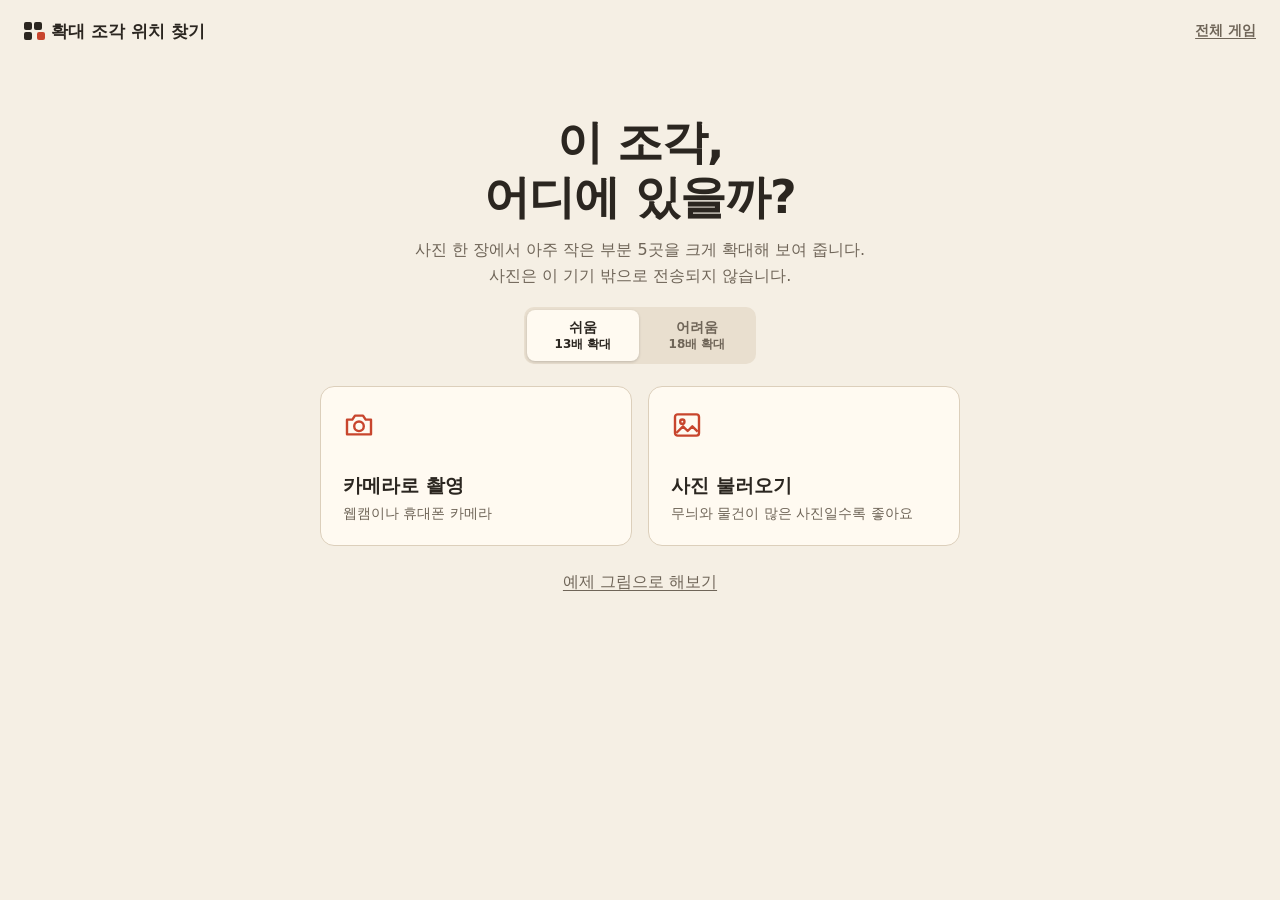
==== commit 83ac0de3: "Rename zoom hunt difficulty labels to 쉬움/어려움 Co-Authored-By: Claude Opus 5.5 <noreply@anthropic.com>" ====
--- a/zoom-hunt/index.html
+++ b/zoom-hunt/index.html
@@ -203,7 +203,7 @@
   const $ = id => document.getElementById(id);
   const ROUNDS = 5, MAX_SIDE = 2048, HINTS = 2;
   // 확대 배율 = 원본 짧은 변 ÷ 조각 한 변. 배율이 클수록 조각과 정답 영역이 작아진다.
-  const LEVELS = { low: { name: '하', zoom: 13 }, high: { name: '상', zoom: 18 } };
+  const LEVELS = { low: { name: '쉬움', zoom: 13 }, high: { name: '어려움', zoom: 18 } };
   let level = 'low';
   const screens = ['setup', 'camera', 'play', 'result'];
   let current = 'setup', toastTimer, image = null, analysis = null;
@@ -738,7 +738,7 @@
   }
   function stopTimer() { clearInterval(game.timer); game.timer = null; }
 
-  // 난이도 추가 전 기록('zoom-hunt-best')은 13배 기준이므로 '하' 기록으로 이어 쓴다.
+  // 난이도 추가 전 기록('zoom-hunt-best')은 13배 기준이므로 '쉬움' 기록으로 이어 쓴다.
   function readBest(lv) {
     try {
       return JSON.parse(localStorage.getItem(`zoom-hunt-best-${lv}`)
